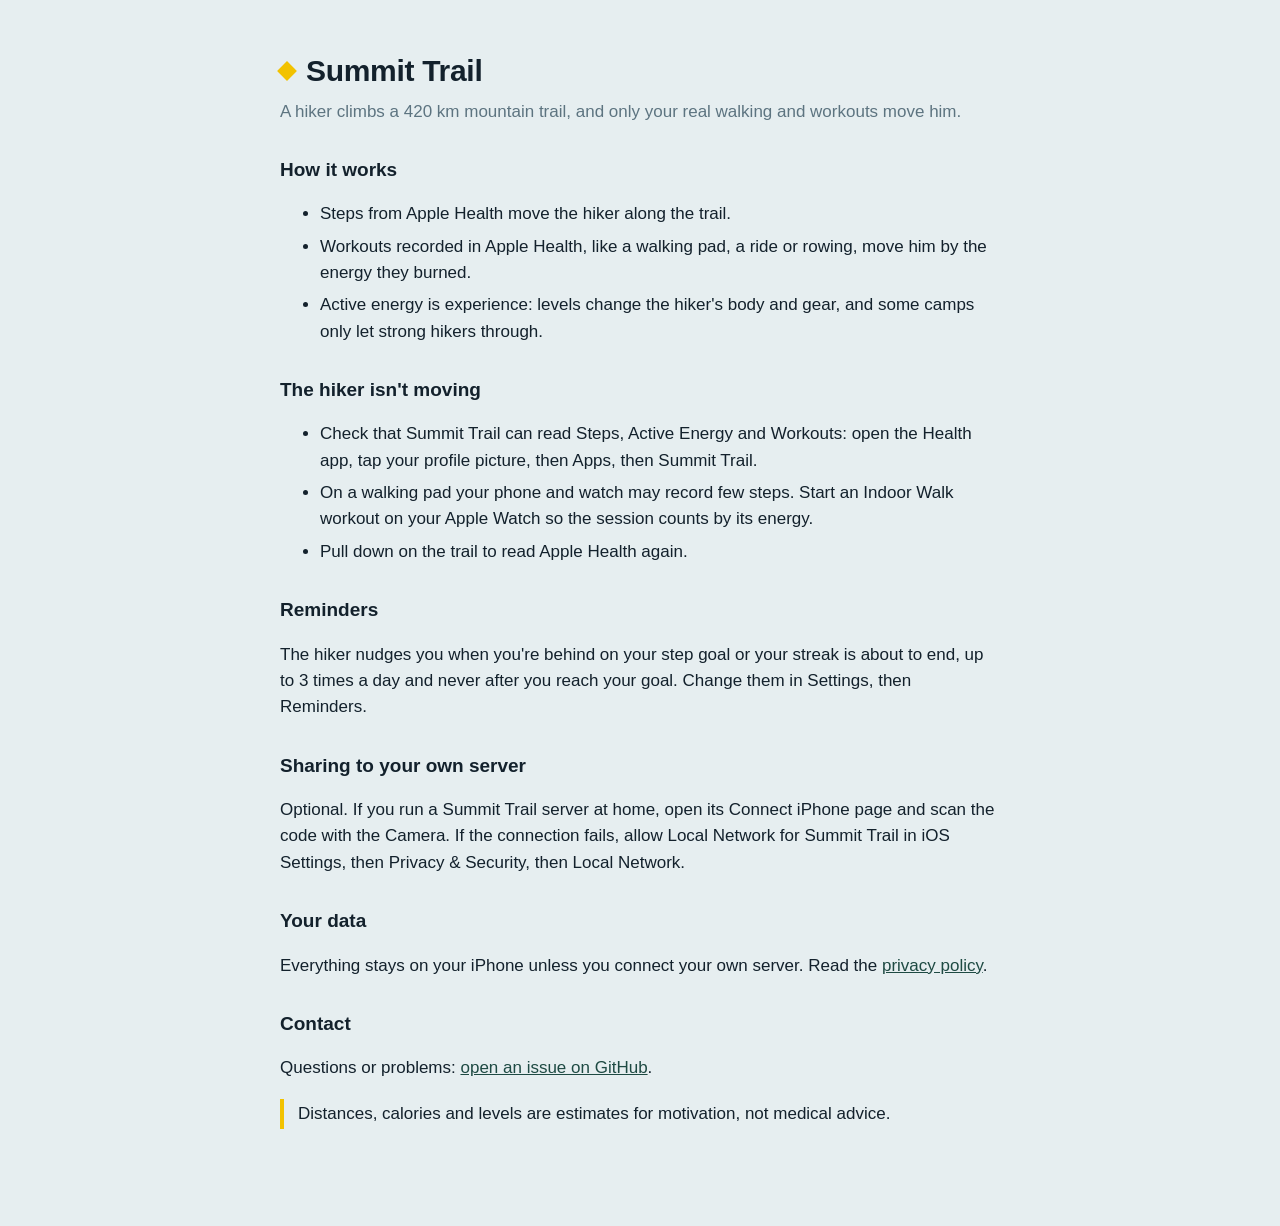
==== index.html @ 2ffb742f "Summit Trail support and privacy pages Co-Authored-By: Claude Opus 5.5 <noreply@anthropic.com>" ====
<!DOCTYPE html>
<html lang="en">
<head>
<meta charset="utf-8">
<meta name="viewport" content="width=device-width, initial-scale=1">
<title>Summit Trail Support</title>
<link rel="stylesheet" href="style.css">
</head>
<body>
<main>
  <h1><span class="tag"></span>Summit Trail</h1>
  <p class="lede">A hiker climbs a 420 km mountain trail, and only your real walking and workouts move him.</p>

  <h2>How it works</h2>
  <ul>
    <li>Steps from Apple Health move the hiker along the trail.</li>
    <li>Workouts recorded in Apple Health, like a walking pad, a ride or rowing, move him by the energy they burned.</li>
    <li>Active energy is experience: levels change the hiker's body and gear, and some camps only let strong hikers through.</li>
  </ul>

  <h2>The hiker isn't moving</h2>
  <ul>
    <li>Check that Summit Trail can read Steps, Active Energy and Workouts: open the Health app, tap your profile picture, then Apps, then Summit Trail.</li>
    <li>On a walking pad your phone and watch may record few steps. Start an Indoor Walk workout on your Apple Watch so the session counts by its energy.</li>
    <li>Pull down on the trail to read Apple Health again.</li>
  </ul>

  <h2>Reminders</h2>
  <p>The hiker nudges you when you're behind on your step goal or your streak is about to end, up to 3 times a day and never after you reach your goal. Change them in Settings, then Reminders.</p>

  <h2>Sharing to your own server</h2>
  <p>Optional. If you run a Summit Trail server at home, open its Connect iPhone page and scan the code with the Camera. If the connection fails, allow Local Network for Summit Trail in iOS Settings, then Privacy &amp; Security, then Local Network.</p>

  <h2>Your data</h2>
  <p>Everything stays on your iPhone unless you connect your own server. Read the <a href="privacy.html">privacy policy</a>.</p>

  <h2>Contact</h2>
  <p>Questions or problems: <a href="https://github.com/lzammit/summit-site/issues">open an issue on GitHub</a>.</p>

  <p class="note">Distances, calories and levels are estimates for motivation, not medical advice.</p>
</main>
</body>
</html>
---- style.css ----
:root { color-scheme: light dark; --bg: #e6eef0; --fg: #13212c; --muted: #5d7480; --accent: #1e4a43; --mark: #f2c200; }
@media (prefers-color-scheme: dark) { :root { --bg: #0e1820; --fg: #e4ecef; --muted: #93a8b2; --accent: #7cc7b8; } }
body { margin: 0; background: var(--bg); color: var(--fg); font: 17px/1.55 -apple-system, BlinkMacSystemFont, "SF Pro Text", Helvetica, Arial, sans-serif; }
main { max-width: 720px; margin: 0 auto; padding: 48px 20px 80px; }
h1 { font-size: 30px; margin: 0 0 4px; letter-spacing: -0.01em; }
h1 .tag { display: inline-block; width: 14px; height: 14px; background: var(--mark); transform: rotate(45deg); margin-right: 12px; vertical-align: 3px; }
.date, .lede { color: var(--muted); margin: 0 0 28px; }
h2 { font-size: 19px; margin: 30px 0 8px; }
a { color: var(--accent); }
li { margin: 6px 0; }
.note { border-left: 4px solid var(--mark); padding: 2px 0 2px 14px; }
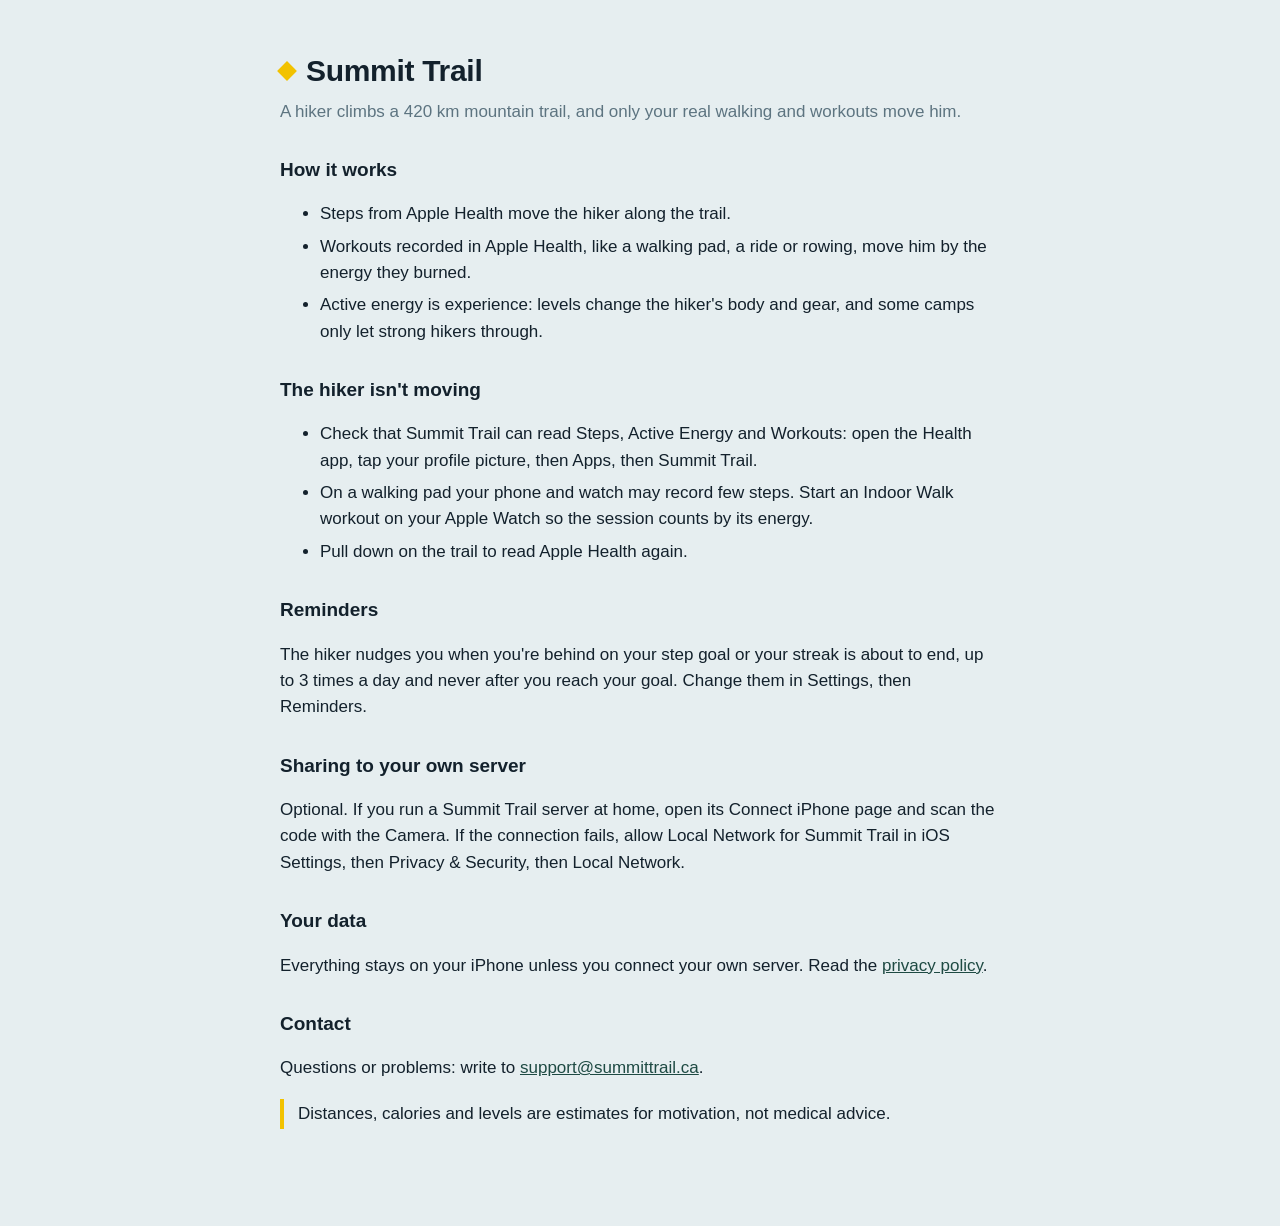
==== commit 206ff3c6: "Contact by email instead of GitHub issues Co-Authored-By: Claude Opus 5.5 <noreply@anthropic.com>" ====
--- a/index.html
+++ b/index.html
@@ -35,7 +35,7 @@
   <p>Everything stays on your iPhone unless you connect your own server. Read the <a href="privacy.html">privacy policy</a>.</p>
 
   <h2>Contact</h2>
-  <p>Questions or problems: <a href="https://github.com/lzammit/summit-site/issues">open an issue on GitHub</a>.</p>
+  <p>Questions or problems: write to <a href="mailto:support@summittrail.ca">support@summittrail.ca</a>.</p>
 
   <p class="note">Distances, calories and levels are estimates for motivation, not medical advice.</p>
 </main>
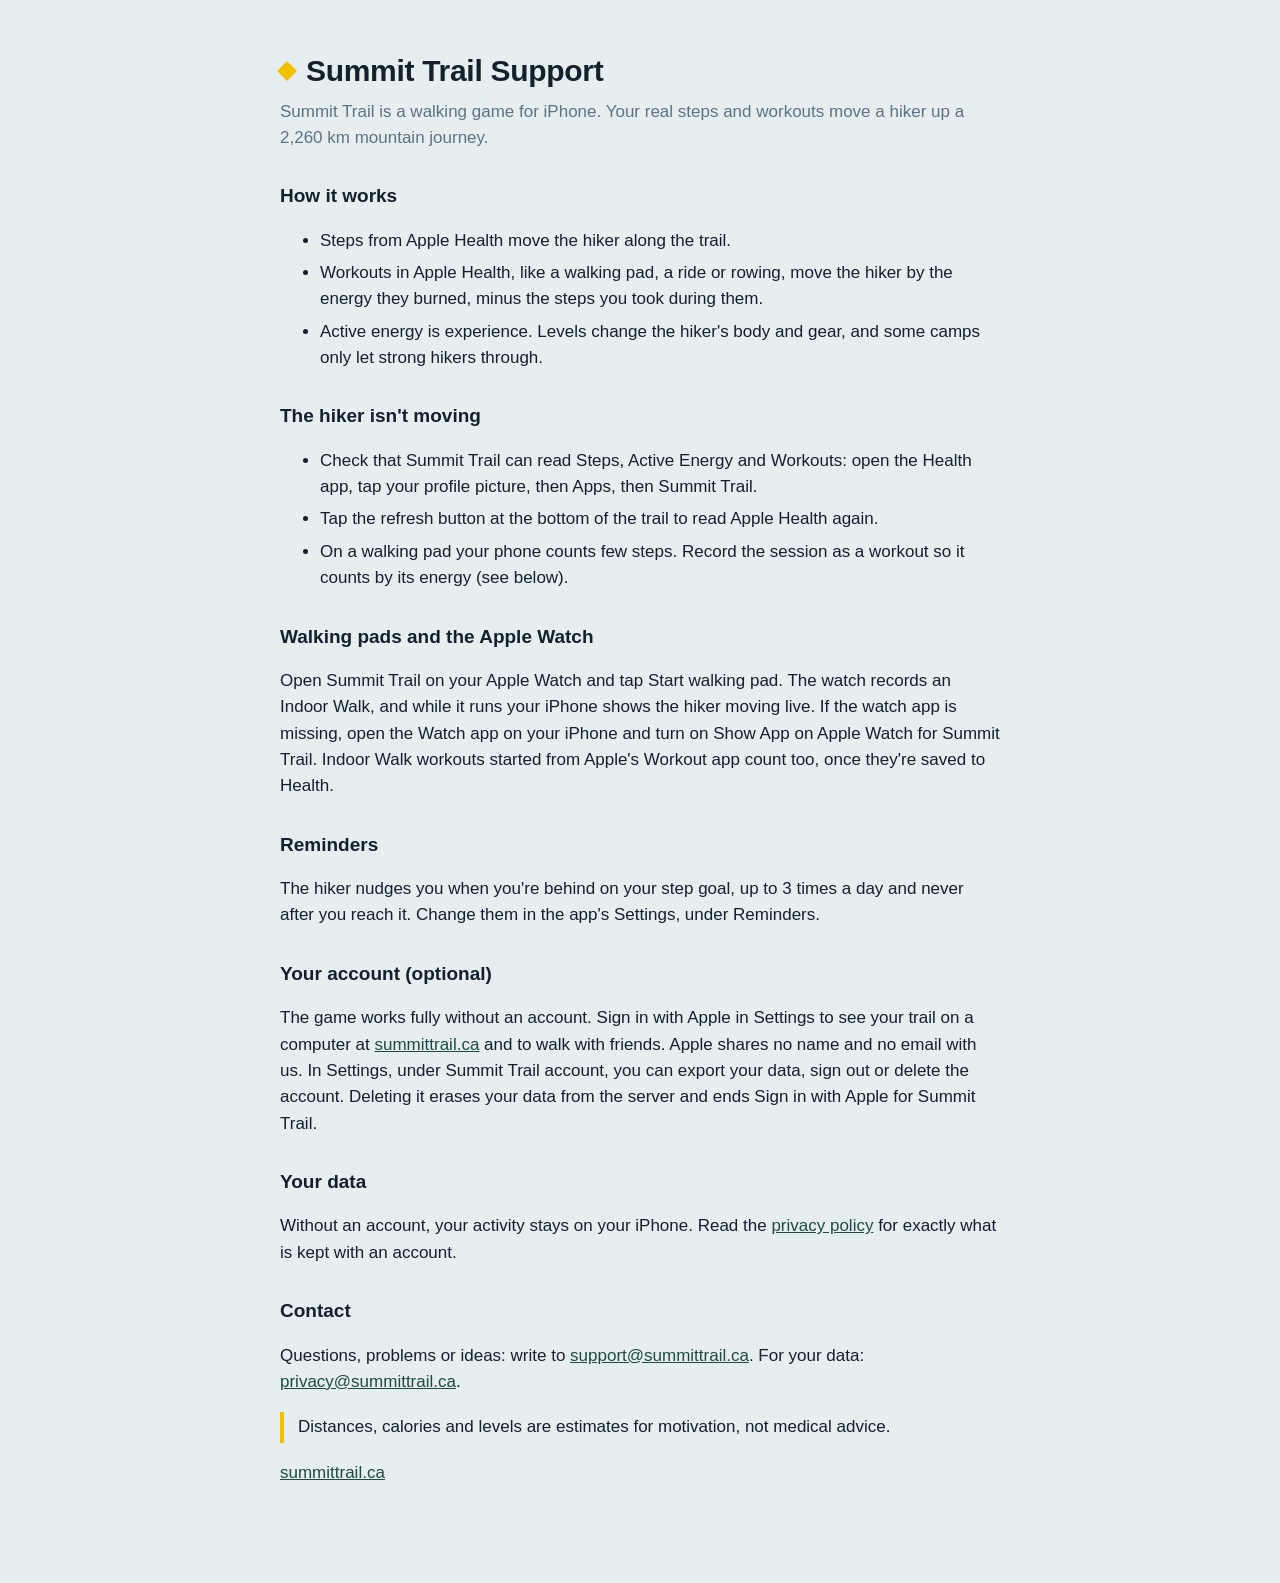
==== commit 8b991a60: "Support page matches summittrail.ca/support Co-Authored-By: Claude Opus 5.5 <noreply@anthropic.com>" ====
--- a/index.html
+++ b/index.html
@@ -4,40 +4,45 @@
 <meta charset="utf-8">
 <meta name="viewport" content="width=device-width, initial-scale=1">
 <title>Summit Trail Support</title>
+<meta name="description" content="Help for Summit Trail: the hiker not moving, walking pads, the Apple Watch app, your account and how to reach us.">
 <link rel="stylesheet" href="style.css">
 </head>
 <body>
 <main>
-  <h1><span class="tag"></span>Summit Trail</h1>
-  <p class="lede">A hiker climbs a 420 km mountain trail, and only your real walking and workouts move him.</p>
+  <h1><span class="tag"></span>Summit Trail Support</h1>
+  <p class="lede">Summit Trail is a walking game for iPhone. Your real steps and workouts move a hiker up a 2,260 km mountain journey.</p>
 
   <h2>How it works</h2>
   <ul>
     <li>Steps from Apple Health move the hiker along the trail.</li>
-    <li>Workouts recorded in Apple Health, like a walking pad, a ride or rowing, move him by the energy they burned.</li>
-    <li>Active energy is experience: levels change the hiker's body and gear, and some camps only let strong hikers through.</li>
+    <li>Workouts in Apple Health, like a walking pad, a ride or rowing, move the hiker by the energy they burned, minus the steps you took during them.</li>
+    <li>Active energy is experience. Levels change the hiker's body and gear, and some camps only let strong hikers through.</li>
   </ul>
 
   <h2>The hiker isn't moving</h2>
   <ul>
     <li>Check that Summit Trail can read Steps, Active Energy and Workouts: open the Health app, tap your profile picture, then Apps, then Summit Trail.</li>
-    <li>On a walking pad your phone and watch may record few steps. Start an Indoor Walk workout on your Apple Watch so the session counts by its energy.</li>
-    <li>Pull down on the trail to read Apple Health again.</li>
+    <li>Tap the refresh button at the bottom of the trail to read Apple Health again.</li>
+    <li>On a walking pad your phone counts few steps. Record the session as a workout so it counts by its energy (see below).</li>
   </ul>
 
+  <h2>Walking pads and the Apple Watch</h2>
+  <p>Open Summit Trail on your Apple Watch and tap Start walking pad. The watch records an Indoor Walk, and while it runs your iPhone shows the hiker moving live. If the watch app is missing, open the Watch app on your iPhone and turn on Show App on Apple Watch for Summit Trail. Indoor Walk workouts started from Apple's Workout app count too, once they're saved to Health.</p>
+
   <h2>Reminders</h2>
-  <p>The hiker nudges you when you're behind on your step goal or your streak is about to end, up to 3 times a day and never after you reach your goal. Change them in Settings, then Reminders.</p>
+  <p>The hiker nudges you when you're behind on your step goal, up to 3 times a day and never after you reach it. Change them in the app's Settings, under Reminders.</p>
 
-  <h2>Sharing to your own server</h2>
-  <p>Optional. If you run a Summit Trail server at home, open its Connect iPhone page and scan the code with the Camera. If the connection fails, allow Local Network for Summit Trail in iOS Settings, then Privacy &amp; Security, then Local Network.</p>
+  <h2>Your account (optional)</h2>
+  <p>The game works fully without an account. Sign in with Apple in Settings to see your trail on a computer at <a href="https://summittrail.ca">summittrail.ca</a> and to walk with friends. Apple shares no name and no email with us. In Settings, under Summit Trail account, you can export your data, sign out or delete the account. Deleting it erases your data from the server and ends Sign in with Apple for Summit Trail.</p>
 
   <h2>Your data</h2>
-  <p>Everything stays on your iPhone unless you connect your own server. Read the <a href="privacy.html">privacy policy</a>.</p>
+  <p>Without an account, your activity stays on your iPhone. Read the <a href="privacy.html">privacy policy</a> for exactly what is kept with an account.</p>
 
   <h2>Contact</h2>
-  <p>Questions or problems: write to <a href="mailto:support@summittrail.ca">support@summittrail.ca</a>.</p>
+  <p>Questions, problems or ideas: write to <a href="mailto:support@summittrail.ca">support@summittrail.ca</a>. For your data: <a href="mailto:privacy@summittrail.ca">privacy@summittrail.ca</a>.</p>
 
   <p class="note">Distances, calories and levels are estimates for motivation, not medical advice.</p>
+  <p><a href="https://summittrail.ca">summittrail.ca</a></p>
 </main>
 </body>
 </html>
